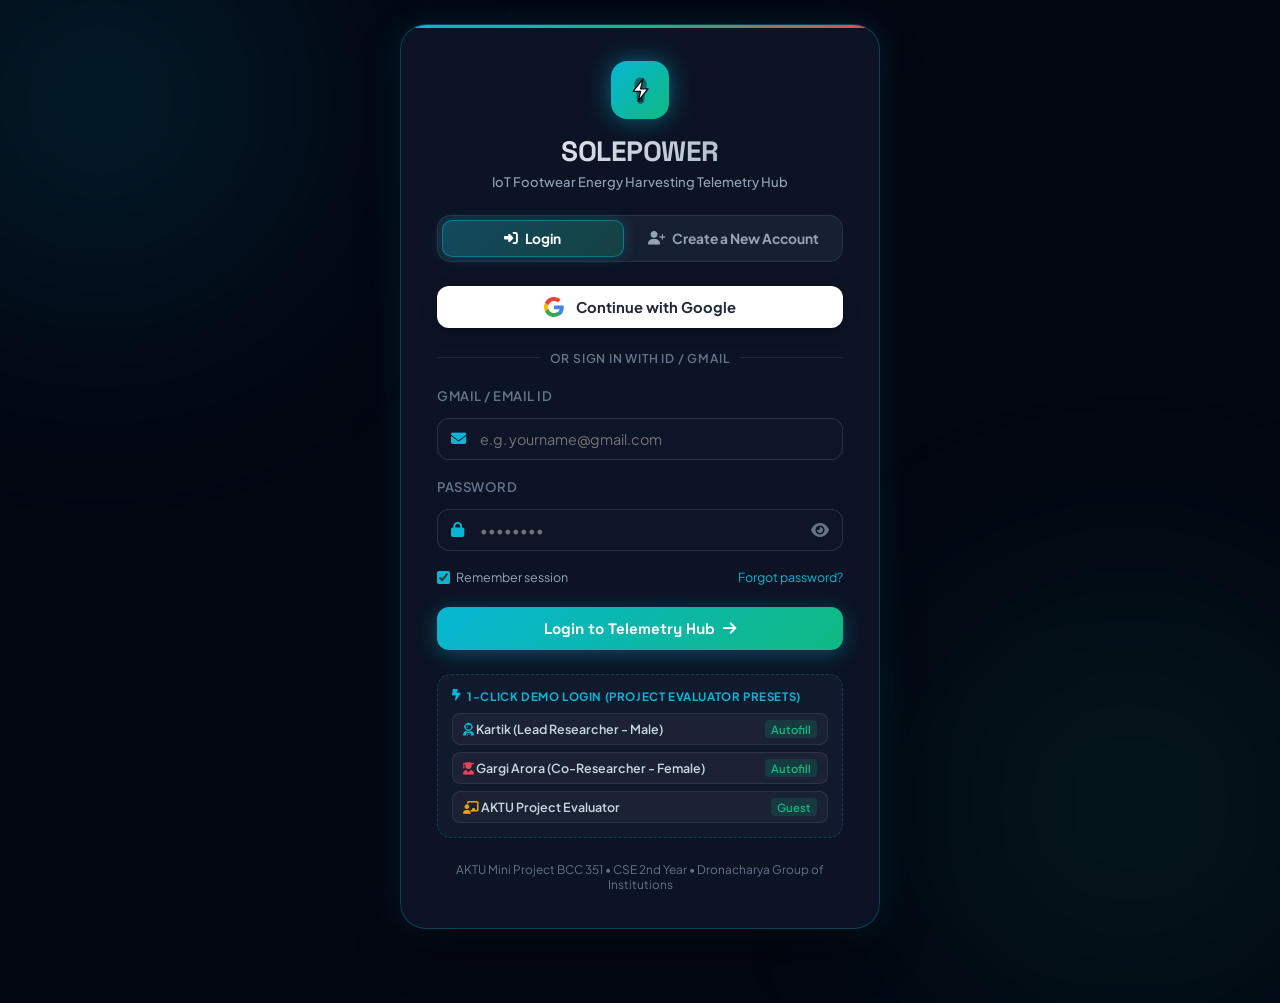
==== static/login.html @ 81bdd3c9 "Add files via upload" ====
<!DOCTYPE html>
<html lang="en">
<head>
    <meta charset="UTF-8">
    <meta name="viewport" content="width=device-width, initial-scale=1.0">
    <title>SOLEPOWER - Telemetry Authentication Portal</title>
    <link rel="stylesheet" href="/static/style.css">
    <!-- FontAwesome for Icons -->
    <link rel="stylesheet" href="https://cdnjs.cloudflare.com/ajax/libs/font-awesome/6.5.1/css/all.min.css">
    <!-- Google Fonts -->
    <link rel="preconnect" href="https://fonts.googleapis.com">
    <link rel="preconnect" href="https://fonts.gstatic.com" crossorigin>
    <link href="https://fonts.googleapis.com/css2?family=Plus+Jakarta+Sans:wght@400;500;600;700;800&family=Space+Grotesk:wght@500;700;800&display=swap" rel="stylesheet">
    <style>
        body {
            margin: 0;
            padding: 0;
            min-height: 100vh;
            display: flex;
            align-items: center;
            justify-content: center;
            background: #030712;
            overflow-x: hidden;
            position: relative;
        }

        .login-wrapper {
            width: 100%;
            max-width: 480px;
            margin: 1.5rem;
            position: relative;
            z-index: 10;
        }

        .login-glass-card {
            background: rgba(15, 23, 42, 0.82);
            backdrop-filter: blur(24px);
            -webkit-backdrop-filter: blur(24px);
            border: 1px solid rgba(6, 182, 212, 0.28);
            border-radius: 26px;
            padding: 2.25rem;
            box-shadow: 0 25px 50px -12px rgba(0, 0, 0, 0.7), 0 0 35px rgba(6, 182, 212, 0.15);
            position: relative;
            overflow: hidden;
        }

        .login-glass-card::before {
            content: '';
            position: absolute;
            top: 0;
            left: 0;
            right: 0;
            height: 3px;
            background: linear-gradient(90deg, #06b6d4, #10b981, #f43f5e);
        }

        .login-brand-header {
            text-align: center;
            margin-bottom: 1.6rem;
        }

        .login-brand-logo {
            display: inline-flex;
            align-items: center;
            justify-content: center;
            width: 58px;
            height: 58px;
            border-radius: 16px;
            background: linear-gradient(135deg, #06b6d4, #10b981);
            box-shadow: 0 0 25px rgba(6, 182, 212, 0.5);
            margin-bottom: 0.85rem;
        }

        .login-brand-title {
            font-family: 'Space Grotesk', sans-serif;
            font-size: 1.75rem;
            font-weight: 800;
            letter-spacing: -0.5px;
            margin: 0;
            background: linear-gradient(135deg, #ffffff, #94a3b8);
            -webkit-background-clip: text;
            -webkit-text-fill-color: transparent;
        }

        .login-brand-subtitle {
            color: #94a3b8;
            font-size: 0.82rem;
            margin-top: 4px;
            font-weight: 500;
        }

        /* 2 Primary Mode Tabs: Login vs Create a New Account */
        .auth-tab-switch {
            display: grid;
            grid-template-columns: 1fr 1.15fr;
            background: rgba(30, 41, 59, 0.65);
            border: 1px solid rgba(255, 255, 255, 0.08);
            border-radius: 14px;
            padding: 4px;
            margin-bottom: 1.5rem;
            gap: 5px;
        }

        .auth-tab-btn {
            background: transparent;
            border: none;
            color: #94a3b8;
            padding: 9px 12px;
            border-radius: 10px;
            font-size: 0.86rem;
            font-weight: 700;
            cursor: pointer;
            transition: all 0.25s ease;
            display: flex;
            align-items: center;
            justify-content: center;
            gap: 7px;
            font-family: 'Plus Jakarta Sans', sans-serif;
        }

        .auth-tab-btn.active {
            background: linear-gradient(135deg, rgba(6, 182, 212, 0.28), rgba(16, 185, 129, 0.22));
            border: 1px solid rgba(6, 182, 212, 0.45);
            color: #fff;
            box-shadow: 0 0 14px rgba(6, 182, 212, 0.25);
        }

        /* Google Sign-In Button */
        .btn-google-auth {
            width: 100%;
            background: #ffffff;
            color: #1f2937;
            border: 1px solid rgba(255, 255, 255, 0.2);
            border-radius: 12px;
            padding: 10px 16px;
            font-size: 0.92rem;
            font-weight: 700;
            cursor: pointer;
            display: flex;
            align-items: center;
            justify-content: center;
            gap: 12px;
            transition: all 0.25s cubic-bezier(0.4, 0, 0.2, 1);
            box-shadow: 0 4px 15px rgba(0, 0, 0, 0.25);
            font-family: 'Plus Jakarta Sans', sans-serif;
        }

        .btn-google-auth:hover {
            transform: translateY(-2px);
            box-shadow: 0 8px 24px rgba(255, 255, 255, 0.2);
            background: #f8fafc;
        }

        .google-icon-svg {
            width: 20px;
            height: 20px;
            flex-shrink: 0;
        }

        /* Divider */
        .auth-divider {
            display: flex;
            align-items: center;
            text-align: center;
            margin: 1.35rem 0;
            color: #64748b;
            font-size: 0.76rem;
            font-weight: 600;
            text-transform: uppercase;
            letter-spacing: 0.8px;
        }

        .auth-divider::before,
        .auth-divider::after {
            content: '';
            flex: 1;
            border-bottom: 1px solid rgba(255, 255, 255, 0.09);
        }

        .auth-divider:not(:empty)::before {
            margin-right: .75em;
        }

        .auth-divider:not(:empty)::after {
            margin-left: .75em;
        }

        /* Form Controls */
        .form-group {
            margin-bottom: 1.15rem;
        }

        .form-label {
            display: block;
            font-size: 0.8rem;
            color: #cbd5e1;
            font-weight: 600;
            margin-bottom: 0.4rem;
        }

        .input-icon-wrapper {
            position: relative;
            display: flex;
            align-items: center;
        }

        .input-icon-wrapper i.lead-icon {
            position: absolute;
            left: 14px;
            color: #06b6d4;
            font-size: 0.95rem;
            pointer-events: none;
        }

        .input-icon-wrapper i.toggle-pass {
            position: absolute;
            right: 14px;
            color: #64748b;
            cursor: pointer;
            transition: color 0.2s ease;
        }

        .input-icon-wrapper i.toggle-pass:hover {
            color: #06b6d4;
        }

        .auth-input {
            width: 100%;
            background: rgba(15, 23, 42, 0.9);
            border: 1px solid rgba(255, 255, 255, 0.12);
            border-radius: 12px;
            padding: 11px 40px 11px 42px;
            color: #fff;
            font-size: 0.9rem;
            outline: none;
            font-family: 'Plus Jakarta Sans', sans-serif;
            transition: all 0.25s ease;
        }

        .auth-input:focus {
            border-color: #06b6d4;
            box-shadow: 0 0 15px rgba(6, 182, 212, 0.25);
            background: rgba(15, 23, 42, 0.98);
        }

        /* Sex / Gender Selector Grid */
        .gender-selector-grid {
            display: grid;
            grid-template-columns: 1fr 1fr;
            gap: 12px;
            margin-top: 4px;
        }

        .gender-option {
            display: flex;
            align-items: center;
            justify-content: center;
            gap: 10px;
            padding: 11px;
            background: rgba(15, 23, 42, 0.9);
            border: 1.5px solid rgba(255, 255, 255, 0.12);
            border-radius: 12px;
            color: #94a3b8;
            font-size: 0.88rem;
            font-weight: 700;
            cursor: pointer;
            transition: all 0.25s ease;
            user-select: none;
        }

        .gender-option:hover {
            border-color: rgba(6, 182, 212, 0.4);
            background: rgba(30, 41, 59, 0.8);
            color: #fff;
        }

        .gender-option.active-male {
            border-color: #06b6d4;
            background: rgba(6, 182, 212, 0.15);
            color: #fff;
            box-shadow: 0 0 14px rgba(6, 182, 212, 0.3);
        }

        .gender-option.active-female {
            border-color: #f43f5e;
            background: rgba(244, 63, 94, 0.15);
            color: #fff;
            box-shadow: 0 0 14px rgba(244, 63, 94, 0.3);
        }

        .auth-options-row {
            display: flex;
            justify-content: space-between;
            align-items: center;
            font-size: 0.78rem;
            margin-bottom: 1.35rem;
            color: #94a3b8;
        }

        .auth-checkbox {
            display: flex;
            align-items: center;
            gap: 6px;
            cursor: pointer;
        }

        .auth-checkbox input {
            accent-color: #06b6d4;
            cursor: pointer;
        }

        /* Submit Button */
        .btn-auth-submit {
            width: 100%;
            background: linear-gradient(135deg, #06b6d4, #10b981);
            border: none;
            border-radius: 12px;
            padding: 12px;
            color: #fff;
            font-size: 0.95rem;
            font-weight: 700;
            cursor: pointer;
            transition: all 0.3s cubic-bezier(0.4, 0, 0.2, 1);
            display: flex;
            align-items: center;
            justify-content: center;
            gap: 8px;
            font-family: 'Space Grotesk', sans-serif;
            box-shadow: 0 4px 20px rgba(6, 182, 212, 0.35);
        }

        .btn-auth-submit:hover {
            transform: translateY(-2px);
            box-shadow: 0 8px 30px rgba(6, 182, 212, 0.5);
            filter: brightness(1.08);
        }

        /* Quick Demo Presets */
        .demo-presets-box {
            margin-top: 1.5rem;
            background: rgba(30, 41, 59, 0.35);
            border: 1px dashed rgba(6, 182, 212, 0.25);
            border-radius: 14px;
            padding: 0.85rem;
        }

        .demo-presets-title {
            font-size: 0.72rem;
            color: #06b6d4;
            font-weight: 700;
            text-transform: uppercase;
            letter-spacing: 0.6px;
            margin-bottom: 0.6rem;
            display: flex;
            align-items: center;
            gap: 6px;
        }

        .demo-pills-list {
            display: flex;
            flex-direction: column;
            gap: 0.45rem;
        }

        .demo-pill-btn {
            background: rgba(255, 255, 255, 0.04);
            border: 1px solid rgba(255, 255, 255, 0.08);
            border-radius: 8px;
            padding: 6px 10px;
            color: #cbd5e1;
            font-size: 0.78rem;
            font-weight: 600;
            cursor: pointer;
            display: flex;
            align-items: center;
            justify-content: space-between;
            transition: all 0.2s ease;
            font-family: 'Plus Jakarta Sans', sans-serif;
        }

        .demo-pill-btn:hover {
            background: rgba(6, 182, 212, 0.15);
            border-color: rgba(6, 182, 212, 0.4);
            color: #fff;
            transform: translateX(3px);
        }

        .demo-pill-btn span.badge {
            font-size: 0.7rem;
            padding: 2px 6px;
            border-radius: 4px;
            background: rgba(16, 185, 129, 0.15);
            color: #10b981;
        }

        /* Google Modal */
        .google-modal-backdrop {
            position: fixed;
            top: 0;
            left: 0;
            right: 0;
            bottom: 0;
            background: rgba(0, 0, 0, 0.75);
            backdrop-filter: blur(10px);
            z-index: 1000;
            display: none;
            align-items: center;
            justify-content: center;
        }

        .google-modal-box {
            background: #ffffff;
            color: #1f2937;
            width: 100%;
            max-width: 400px;
            border-radius: 20px;
            padding: 2rem;
            box-shadow: 0 25px 50px rgba(0, 0, 0, 0.5);
            animation: modalFadeIn 0.25s ease-out;
            position: relative;
        }

        @keyframes modalFadeIn {
            from { opacity: 0; transform: scale(0.95); }
            to { opacity: 1; transform: scale(1); }
        }

        .google-acc-item {
            display: flex;
            align-items: center;
            gap: 12px;
            padding: 10px 12px;
            border-radius: 12px;
            cursor: pointer;
            transition: background 0.2s ease;
            border-bottom: 1px solid #f1f5f9;
        }

        .google-acc-item:hover {
            background: #f1f5f9;
        }

        .google-acc-avatar {
            width: 40px;
            height: 40px;
            border-radius: 50%;
            object-fit: cover;
        }

        /* Error/Status Banner */
        .auth-alert {
            padding: 10px 14px;
            border-radius: 10px;
            font-size: 0.82rem;
            font-weight: 600;
            margin-bottom: 1rem;
            display: none;
            align-items: center;
            gap: 8px;
        }

        .auth-alert-error {
            background: rgba(244, 63, 94, 0.15);
            border: 1px solid rgba(244, 63, 94, 0.4);
            color: #f43f5e;
        }

        .auth-alert-success {
            background: rgba(16, 185, 129, 0.15);
            border: 1px solid rgba(16, 185, 129, 0.4);
            color: #10b981;
        }
    </style>
</head>
<body>

    <!-- Ambient Glowing Backdrops -->
    <div class="bg-glow glow-1"></div>
    <div class="bg-glow glow-2"></div>

    <div class="login-wrapper">
        <div class="login-glass-card">
            
            <!-- Brand Header -->
            <div class="login-brand-header">
                <div class="login-brand-logo">
                    <svg width="30" height="30" viewBox="0 0 24 24" fill="none" xmlns="http://www.w3.org/2000/svg">
                        <path d="M12 2C9.5 2 7.5 4.5 7.5 8C7.5 10.5 8.5 12.5 9 14.5C9.5 16.5 9 19.5 10 21.5C10.5 22.5 11.5 23 12.5 23C13.5 23 14.5 22.5 15 21.5C16 19.5 15.5 16.5 16 14.5C16.5 12.5 17.5 10.5 17.5 8C17.5 4.5 15.5 2 12 2Z" fill="#060913" opacity="0.45"/>
                        <path d="M10.5 21C11 21.5 12 21.8 12.5 21.8C13 21.8 14 21.5 14.5 21C14.8 19.8 14.5 18.5 14.5 18H10.5C10.5 18.5 10.2 19.8 10.5 21Z" fill="#060913" opacity="0.45"/>
                        <path d="M14.5 3L6.5 13H12.5L10.5 21L18.5 11H12.5L14.5 3Z" fill="#FFFFFF" stroke="#060913" stroke-width="1" stroke-linejoin="round"/>
                    </svg>
                </div>
                <h1 class="login-brand-title">SOLEPOWER</h1>
                <p class="login-brand-subtitle" id="portal-subtitle">IoT Footwear Energy Harvesting Telemetry Hub</p>
            </div>

            <!-- 2 Primary Mode Tabs: Login vs Create a New Account -->
            <div class="auth-tab-switch">
                <button id="tab-btn-signin" class="auth-tab-btn active" type="button">
                    <i class="fa-solid fa-right-to-bracket"></i> Login
                </button>
                <button id="tab-btn-register" class="auth-tab-btn" type="button">
                    <i class="fa-solid fa-user-plus"></i> Create a New Account
                </button>
            </div>

            <!-- Status Alert Banner -->
            <div id="auth-alert" class="auth-alert"></div>

            <!-- Google Sign-In Button (Shown in Login tab) -->
            <div id="section-google-auth">
                <button id="btn-google-login" class="btn-google-auth" type="button">
                    <svg class="google-icon-svg" viewBox="0 0 24 24">
                        <path fill="#4285F4" d="M23.745 12.27c0-.7-.06-1.4-.19-2.07H12v4.51h6.6c-.29 1.52-1.14 2.82-2.4 3.68v3.05h3.88c2.27-2.09 3.665-5.17 3.665-9.17z"/>
                        <path fill="#34A853" d="M12 24c3.24 0 5.95-1.08 7.93-2.91l-3.88-3.05c-1.08.72-2.45 1.16-4.05 1.16-3.12 0-5.77-2.1-6.72-4.93H1.26v3.15C3.29 21.43 7.37 24 12 24z"/>
                        <path fill="#FBBC05" d="M5.28 14.27c-.25-.72-.38-1.49-.38-2.27s.13-1.55.38-2.27V6.58H1.26C.46 8.16 0 9.94 0 12s.46 3.84 1.26 5.42l4.02-3.15z"/>
                        <path fill="#EA4335" d="M12 4.75c1.77 0 3.35.61 4.6 1.8l3.42-3.42C17.95 1.19 15.24 0 12 0 7.37 0 3.29 2.57 1.26 6.58l4.02 3.15c.95-2.83 3.6-4.98 6.72-4.98z"/>
                    </svg>
                    <span>Continue with Google</span>
                </button>
                <div class="auth-divider">or sign in with ID / Gmail</div>
            </div>

            <!-- Authentication Form -->
            <form id="auth-form">
                <!-- 1. Name field (Mandatory in Create Account mode) -->
                <div class="form-group" id="group-name" style="display: none;">
                    <label class="form-label" for="input-name">Full Name</label>
                    <div class="input-icon-wrapper">
                        <i class="fa-solid fa-user lead-icon"></i>
                        <input type="text" id="input-name" class="auth-input" placeholder="Enter your full name (e.g. Kartik Sharma)">
                    </div>
                </div>

                <!-- 2. Gmail / Email Address field -->
                <div class="form-group">
                    <label class="form-label" for="input-email" id="label-email">Gmail / Email ID</label>
                    <div class="input-icon-wrapper">
                        <i class="fa-solid fa-envelope lead-icon"></i>
                        <input type="email" id="input-email" class="auth-input" placeholder="e.g. yourname@gmail.com" required>
                    </div>
                </div>

                <!-- 3. Password field -->
                <div class="form-group">
                    <label class="form-label" for="input-password">Password</label>
                    <div class="input-icon-wrapper">
                        <i class="fa-solid fa-lock lead-icon"></i>
                        <input type="password" id="input-password" class="auth-input" placeholder="••••••••" required>
                        <i class="fa-solid fa-eye toggle-pass" id="btn-toggle-pass" title="Show/Hide Password"></i>
                    </div>
                </div>

                <!-- 4. Sex (Gender) field (Mandatory in Create Account mode) -->
                <div class="form-group" id="group-gender" style="display: none;">
                    <label class="form-label">Sex / Gender</label>
                    <div class="gender-selector-grid">
                        <div class="gender-option active-male" id="opt-gender-male">
                            <i class="fa-solid fa-person" style="color: #06b6d4; font-size: 1.15rem;"></i>
                            <span>Male</span>
                        </div>
                        <div class="gender-option" id="opt-gender-female">
                            <i class="fa-solid fa-person-dress" style="color: #f43f5e; font-size: 1.15rem;"></i>
                            <span>Female</span>
                        </div>
                    </div>
                </div>

                <!-- Options Row (Remember session in Login mode) -->
                <div class="auth-options-row" id="row-login-options">
                    <label class="auth-checkbox">
                        <input type="checkbox" id="check-remember" checked>
                        <span>Remember session</span>
                    </label>
                    <a href="javascript:void(0)" id="link-forgot-pass" style="color: #06b6d4; text-decoration: none;">Forgot password?</a>
                </div>

                <!-- Submit Button -->
                <button type="submit" id="btn-submit-auth" class="btn-auth-submit">
                    <span id="btn-submit-text">Login to Telemetry Hub</span>
                    <i class="fa-solid fa-arrow-right"></i>
                </button>
            </form>

            <!-- AKTU BCC 351 Project Viva Quick Presets (Shown in Login tab) -->
            <div class="demo-presets-box" id="section-demo-presets">
                <div class="demo-presets-title">
                    <i class="fa-solid fa-bolt-lightning"></i> 1-Click Demo Login (Project Evaluator Presets)
                </div>
                <div class="demo-pills-list">
                    <button class="demo-pill-btn" type="button" data-email="kartik@solepower.iot" data-pass="solepower123" data-gender="Male">
                        <span><i class="fa-solid fa-user-astronaut" style="color: #06b6d4;"></i> Kartik (Lead Researcher - Male)</span>
                        <span class="badge">Autofill</span>
                    </button>
                    <button class="demo-pill-btn" type="button" data-email="gargi@solepower.iot" data-pass="solepower123" data-gender="Female">
                        <span><i class="fa-solid fa-user-graduate" style="color: #f43f5e;"></i> Gargi Arora (Co-Researcher - Female)</span>
                        <span class="badge">Autofill</span>
                    </button>
                    <button class="demo-pill-btn" type="button" data-email="evaluator@aktu.ac.in" data-pass="solepower123" data-gender="Male">
                        <span><i class="fa-solid fa-chalkboard-user" style="color: #f59e0b;"></i> AKTU Project Evaluator</span>
                        <span class="badge">Guest</span>
                    </button>
                </div>
            </div>

            <!-- Card Footer -->
            <div style="text-align: center; margin-top: 1.5rem; font-size: 0.74rem; color: #64748b;">
                AKTU Mini Project BCC 351 • CSE 2nd Year • Dronacharya Group of Institutions
            </div>

        </div>
    </div>

    <!-- Google One-Tap Account Selector Modal -->
    <div id="google-modal" class="google-modal-backdrop">
        <div class="google-modal-box">
            <div style="display: flex; align-items: center; justify-content: space-between; margin-bottom: 1.25rem;">
                <div style="display: flex; align-items: center; gap: 8px;">
                    <svg class="google-icon-svg" viewBox="0 0 24 24">
                        <path fill="#4285F4" d="M23.745 12.27c0-.7-.06-1.4-.19-2.07H12v4.51h6.6c-.29 1.52-1.14 2.82-2.4 3.68v3.05h3.88c2.27-2.09 3.665-5.17 3.665-9.17z"/>
                        <path fill="#34A853" d="M12 24c3.24 0 5.95-1.08 7.93-2.91l-3.88-3.05c-1.08.72-2.45 1.16-4.05 1.16-3.12 0-5.77-2.1-6.72-4.93H1.26v3.15C3.29 21.43 7.37 24 12 24z"/>
                        <path fill="#FBBC05" d="M5.28 14.27c-.25-.72-.38-1.49-.38-2.27s.13-1.55.38-2.27V6.58H1.26C.46 8.16 0 9.94 0 12s.46 3.84 1.26 5.42l4.02-3.15z"/>
                        <path fill="#EA4335" d="M12 4.75c1.77 0 3.35.61 4.6 1.8l3.42-3.42C17.95 1.19 15.24 0 12 0 7.37 0 3.29 2.57 1.26 6.58l4.02 3.15c.95-2.83 3.6-4.98 6.72-4.98z"/>
                    </svg>
                    <span style="font-weight: 700; font-size: 1rem; color: #1f2937;">Sign in with Google</span>
                </div>
                <button id="btn-close-google-modal" type="button" style="background: none; border: none; font-size: 1.2rem; cursor: pointer; color: #64748b;">&times;</button>
            </div>
            <p style="font-size: 0.85rem; color: #64748b; margin-bottom: 1rem;">Choose an account to continue to <strong>SOLEPOWER IoT Telemetry</strong></p>

            <div class="google-acc-list">
                <div class="google-acc-item" data-name="Kartik" data-email="kartik.developer@gmail.com" data-gender="Male" data-avatar="https://api.dicebear.com/7.x/bottts/svg?seed=Kartik&backgroundColor=0ea5e9">
                    <img src="https://api.dicebear.com/7.x/bottts/svg?seed=Kartik&backgroundColor=0ea5e9" class="google-acc-avatar" alt="Avatar">
                    <div>
                        <div style="font-weight: 700; font-size: 0.92rem; color: #111827;">Kartik Sharma (Male)</div>
                        <div style="font-size: 0.8rem; color: #6b7280;">kartik.developer@gmail.com</div>
                    </div>
                </div>

                <div class="google-acc-item" data-name="Gargi Arora" data-email="gargi.arora@gmail.com" data-gender="Female" data-avatar="https://api.dicebear.com/7.x/bottts/svg?seed=Gargi&backgroundColor=f43f5e">
                    <img src="https://api.dicebear.com/7.x/bottts/svg?seed=Gargi&backgroundColor=f43f5e" class="google-acc-avatar" alt="Avatar">
                    <div>
                        <div style="font-weight: 700; font-size: 0.92rem; color: #111827;">Gargi Arora (Female)</div>
                        <div style="font-size: 0.8rem; color: #6b7280;">gargi.arora@gmail.com</div>
                    </div>
                </div>

                <!-- Custom Account Option -->
                <div class="google-acc-item" id="btn-custom-google">
                    <div style="width: 40px; height: 40px; border-radius: 50%; background: #e0e7ff; display: flex; align-items: center; justify-content: center; color: #4338ca;">
                        <i class="fa-solid fa-plus"></i>
                    </div>
                    <div>
                        <div style="font-weight: 700; font-size: 0.92rem; color: #111827;">Use another Google account</div>
                        <div style="font-size: 0.8rem; color: #6b7280;">Enter your own Google email</div>
                    </div>
                </div>
            </div>

            <div style="margin-top: 1.25rem; font-size: 0.72rem; color: #9ca3af; text-align: center;">
                To continue, Google will share your name, email address, and profile picture with SOLEPOWER.
            </div>
        </div>
    </div>

    <!-- Login Logic -->
    <script src="/static/login.js"></script>
</body>
</html>
---- static/style.css ----
/* Premium CSS Theme & Variables */
/* Premium Glassmorphic & Neon Theme Core Variables Setup */
:root {
    --bg-deep: #060913;
    --glass-card: rgba(15, 23, 42, 0.45);
    --glass-border: rgba(255, 255, 255, 0.06);
    --text-main: #f8fafc;
    --text-muted: #64748b;
    
    /* Neon Glow Accent Colors */
    --neon-emerald: #10b981;
    --neon-cyan: #06b6d4;
    --neon-amber: #f59e0b;
    --sidebar-width: 280px;
}

* {
    margin: 0;
    padding: 0;
    box-sizing: border-box;
}

body {
    background-color: var(--bg-deep);
    color: var(--text-main);
    font-family: 'Plus Jakarta Sans', sans-serif;
    min-height: 100vh;
    overflow-x: hidden;
    position: relative;
}

.font-display {
    font-family: 'Space Grotesk', sans-serif;
}

/* Ambient Backdrop Glow Orbs */
.bg-glow {
    position: absolute;
    width: 400px;
    height: 400px;
    border-radius: 50%;
    pointer-events: none;
    z-index: 0;
    filter: blur(120px);
}
.glow-1 { top: -100px; left: -100px; background: rgba(6, 182, 212, 0.12); }
.glow-2 { bottom: -50px; right: -50px; background: rgba(16, 185, 129, 0.1); }

.app-container {
    display: flex;
    position: relative;
    z-index: 1;
}

/* Premium Glass Sidebar Layout */
.sidebar {
    width: var(--sidebar-width);
    background: rgba(4, 7, 16, 0.8);
    backdrop-filter: blur(20px);
    height: 100vh;
    position: fixed;
    padding: 2.5rem 1.75rem;
    display: flex;
    flex-direction: column;
    justify-content: space-between;
    border-right: 1px solid var(--glass-border);
}

.sidebar-logo {
    display: flex;
    align-items: center;
    gap: 0.85rem;
}

.logo-box {
    width: 38px;
    height: 38px;
    background: linear-gradient(135deg, var(--neon-cyan), var(--neon-emerald));
    border-radius: 10px;
    display: flex;
    align-items: center;
    justify-content: center;
    color: #000;
    font-weight: 900;
    box-shadow: 0 0 15px rgba(6, 182, 212, 0.4);
}

.sidebar-logo h2 {
    font-family: 'Space Grotesk', sans-serif;
    font-size: 1.3rem;
    font-weight: 700;
    letter-spacing: 1px;
    background: linear-gradient(to right, #fff, #94a3b8);
    -webkit-background-clip: text;
    -webkit-text-fill-color: transparent;
}

.sidebar-menu {
    display: flex;
    flex-direction: column;
    gap: 0.65rem;
    margin-top: -6rem;
}

.sidebar-menu a {
    color: var(--text-muted);
    text-decoration: none;
    padding: 0.85rem 1.25rem;
    border-radius: 12px;
    display: flex;
    align-items: center;
    gap: 0.85rem;
    font-size: 0.95rem;
    font-weight: 500;
    transition: all 0.3s cubic-bezier(0.4, 0, 0.2, 1);
}

.sidebar-menu a:hover {
    color: #fff;
    background: rgba(255, 255, 255, 0.03);
}

.sidebar-menu a.active {
    background: rgba(6, 182, 212, 0.08);
    color: var(--neon-cyan);
    border: 1px solid rgba(6, 182, 212, 0.15);
    font-weight: 600;
}

.project-info {
    border-top: 1px solid var(--glass-border);
    padding-top: 1.25rem;
}
.tag {
    font-size: 0.75rem;
    font-weight: 700;
    text-transform: uppercase;
    letter-spacing: 1.5px;
    color: var(--neon-emerald);
    background: rgba(16, 185, 129, 0.08);
    display: inline-block;
    padding: 0.25rem 0.5rem;
    border-radius: 6px;
    margin-bottom: 0.5rem;
}
.sub-tag { font-size: 0.8rem; color: var(--text-muted); }

/* Dashboard Core Body Layout */
.main-content {
    margin-left: var(--sidebar-width);
    width: calc(100% - var(--sidebar-width));
    padding: 2.5rem;
}

.top-navbar {
    display: flex;
    justify-content: space-between;
    align-items: center;
    margin-bottom: 2.5rem;
}

.welcome-text h1 { font-family: 'Space Grotesk', sans-serif; font-size: 2.2rem; font-weight: 700; letter-spacing: -0.5px; }
.welcome-text p { color: var(--text-muted); margin-top: 0.35rem; font-size: 0.95rem; }

.hardware-status {
    background: rgba(16, 185, 129, 0.06);
    color: var(--neon-emerald);
    border: 1px solid rgba(16, 185, 129, 0.15);
    padding: 0.6rem 1.25rem;
    border-radius: 30px;
    font-size: 0.85rem;
    font-weight: 600;
    display: flex;
    align-items: center;
    gap: 0.6rem;
    box-shadow: 0 4px 20px rgba(16, 185, 129, 0.03);
}

.pulse-dot {
    width: 8px;
    height: 8px;
    background: var(--neon-emerald);
    border-radius: 50%;
    box-shadow: 0 0 10px var(--neon-emerald);
    animation: pulseDot 2s infinite;
}

/* User Profile & Logout Topbar Pill */
.user-profile-pill {
    display: flex;
    align-items: center;
    gap: 10px;
    background: rgba(30, 41, 59, 0.45);
    border: 1px solid var(--glass-border);
    border-radius: 30px;
    padding: 4px 12px 4px 5px;
    backdrop-filter: blur(12px);
    transition: all 0.25s ease;
}

.user-profile-pill:hover {
    border-color: rgba(6, 182, 212, 0.4);
    background: rgba(30, 41, 59, 0.65);
    box-shadow: 0 0 15px rgba(6, 182, 212, 0.15);
}

.nav-avatar {
    width: 32px;
    height: 32px;
    border-radius: 50%;
    border: 1.5px solid #06b6d4;
    background: #0f172a;
    object-fit: cover;
}

.nav-user-info {
    display: flex;
    flex-direction: column;
    line-height: 1.2;
}

.nav-username {
    font-size: 0.82rem;
    font-weight: 700;
    color: #fff;
    font-family: 'Space Grotesk', sans-serif;
}

.nav-userrole {
    font-size: 0.68rem;
    color: #06b6d4;
    font-weight: 600;
}

.btn-nav-logout {
    background: rgba(244, 63, 94, 0.12);
    border: 1px solid rgba(244, 63, 94, 0.25);
    color: #f43f5e;
    width: 28px;
    height: 28px;
    border-radius: 50%;
    cursor: pointer;
    display: flex;
    align-items: center;
    justify-content: center;
    font-size: 0.75rem;
    margin-left: 4px;
    transition: all 0.2s ease;
}

.btn-nav-logout:hover {
    background: #f43f5e;
    color: #fff;
    box-shadow: 0 0 10px rgba(244, 63, 94, 0.4);
    transform: scale(1.08);
}

/* Premium Card Layout Elements Style Maps */
.metrics-grid {
    display: grid;
    grid-template-columns: repeat(3, 1fr);
    gap: 1.5rem;
    margin-bottom: 2.5rem;
}

.card {
    background: var(--glass-card);
    backdrop-filter: blur(16px);
    border: 1px solid var(--glass-border);
    border-radius: 24px;
    padding: 1.75rem;
    display: flex;
    align-items: center;
    gap: 1.5rem;
    transition: transform 0.3s ease, box-shadow 0.3s ease;
}

.card:hover {
    transform: translateY(-4px);
}

.card-icon {
    width: 52px;
    height: 52px;
    border-radius: 16px;
    display: flex;
    align-items: center;
    justify-content: center;
    font-size: 1.35rem;
}

/* Beautiful color-coded card variations */
.card-neon-cyan { border-left: 3px solid var(--neon-cyan); }
.card-neon-cyan .card-icon { background: rgba(6, 182, 212, 0.08); color: var(--neon-cyan); }
.card-neon-cyan:hover { box-shadow: 0 10px 30px rgba(6, 182, 212, 0.08); }

.card-neon-emerald { border-left: 3px solid var(--neon-emerald); }
.card-neon-emerald .card-icon { background: rgba(16, 185, 129, 0.08); color: var(--neon-emerald); }
.card-neon-emerald:hover { box-shadow: 0 10px 30px rgba(16, 185, 129, 0.08); }

.card-neon-amber { border-left: 3px solid var(--neon-amber); }
.card-neon-amber .card-icon { background: rgba(245, 158, 11, 0.08); color: var(--neon-amber); }
.card-neon-amber:hover { box-shadow: 0 10px 30px rgba(245, 158, 11, 0.08); }

.card-data h3 { font-size: 0.85rem; color: var(--text-muted); font-weight: 600; text-transform: uppercase; letter-spacing: 0.5px; }
.card-data p { font-size: 2rem; font-weight: 700; margin-top: 0.35rem; color: #fff; }
.unit-text { font-size: 1.1rem; color: var(--text-muted); font-weight: 500; margin-left: 0.15rem; }

/* Microelectronic Smart Readout Chips Layout */
.section-title { font-size: 1rem; margin-bottom: 1.25rem; color: var(--text-muted); font-weight: 700; text-transform: uppercase; letter-spacing: 1px; }

.chips-container {
    display: grid;
    grid-template-columns: repeat(3, 1fr);
    gap: 1.25rem;
    margin-bottom: 3rem;
}

.chip {
    background: linear-gradient(135deg, rgba(30, 41, 59, 0.3), rgba(15, 23, 42, 0.5));
    border: 1px solid var(--glass-border);
    padding: 1.25rem 1.5rem;
    border-radius: 18px;
    display: flex;
    flex-direction: column;
    gap: 0.5rem;
    transition: border 0.3s;
}

.chip-label { font-size: 0.75rem; font-weight: 700; text-transform: uppercase; color: var(--text-muted); letter-spacing: 0.5px; }
.chip-value { font-size: 1.8rem; font-weight: 700; color: #fff; }
.unit { font-size: 0.95rem; font-weight: 600; margin-left: 0.25rem; }

.voltage-chip .unit { color: var(--neon-amber); }
.voltage-chip:hover { border-color: rgba(245, 158, 11, 0.25); }
.current-chip .unit { color: var(--neon-cyan); }
.current-chip:hover { border-color: rgba(6, 182, 212, 0.25); }
.power-chip .unit { color: var(--neon-emerald); }
.power-chip:hover { border-color: rgba(16, 185, 129, 0.25); }

/* Bottom Rows Section Charts and controls styling maps */
.data-section {
    display: grid;
    grid-template-columns: 2.2fr 1fr;
    gap: 1.75rem;
}

.panel-box {
    background: var(--glass-card);
    backdrop-filter: blur(16px);
    border: 1px solid var(--glass-border);
    border-radius: 28px;
    padding: 2rem;
}

.panel-box h3 { font-family: 'Space Grotesk', sans-serif; font-size: 1.15rem; margin-bottom: 1.5rem; font-weight: 700; letter-spacing: -0.2px; }
.controls-panel p { color: var(--text-muted); font-size: 0.9rem; line-height: 1.6; margin-bottom: 2rem; }

.chart-wrapper {
    height: 240px;
    position: relative;
}

/* Premium Interaction Control Trigger Buttons */
.btn-group {
    display: flex;
    flex-direction: column;
    gap: 0.85rem;
}

.btn-primary, .btn-secondary {
    width: 100%;
    padding: 1rem;
    border-radius: 14px;
    border: none;
    font-size: 0.95rem;
    font-weight: 700;
    cursor: pointer;
    display: flex;
    align-items: center;
    justify-content: center;
    gap: 0.6rem;
    transition: all 0.3s cubic-bezier(0.4, 0, 0.2, 1);
}

.btn-primary { 
    background: linear-gradient(135deg, var(--neon-cyan), var(--neon-emerald)); 
    color: #040710; 
    box-shadow: 0 4px 20px rgba(16, 185, 129, 0.15);
}
.btn-primary:hover { 
    transform: translateY(-2px); 
    box-shadow: 0 8px 25px rgba(16, 185, 129, 0.3);
}

.btn-secondary { 
    background: rgba(255, 255, 255, 0.04); 
    color: var(--text-main); 
    border: 1px solid var(--glass-border);
}
.btn-secondary:hover { 
    background: rgba(255, 255, 255, 0.08); 
}

@keyframes pulse-ring {
    0% { box-shadow: 0 0 0 0 rgba(16, 185, 129, 0.4); }
    70% { box-shadow: 0 0 0 8px rgba(16, 185, 129, 0); }
    100% { box-shadow: 0 0 0 0 rgba(16, 185, 129, 0); }
}

/* ===================================================================
   Tab Views System
   =================================================================== */
.tab-view {
    display: none;
}

.tab-view.active {
    display: block;
    animation: tabFadeIn 0.3s ease-out;
}

@keyframes tabFadeIn {
    from { opacity: 0; transform: translateY(6px); }
    to { opacity: 1; transform: translateY(0); }
}

/* ===================================================================
   Analytics Tab Grid Styles
   =================================================================== */
.analytics-split-grid {
    display: grid;
    grid-template-columns: 1.2fr 1fr;
    gap: 1.75rem;
}

.analytics-metrics-list, .formula-list {
    display: flex;
    flex-direction: column;
    gap: 1rem;
    margin-top: 1rem;
}

.metric-row {
    display: flex;
    justify-content: space-between;
    align-items: center;
    padding: 0.85rem 1.2rem;
    background: rgba(255, 255, 255, 0.02);
    border: 1px solid var(--glass-border);
    border-radius: 12px;
}

.metric-name {
    color: var(--text-muted);
    font-size: 0.9rem;
    font-weight: 500;
}

.metric-row strong {
    color: #fff;
    font-size: 1.15rem;
}

.formula-item {
    display: flex;
    flex-direction: column;
    gap: 0.4rem;
    padding: 0.85rem 1.2rem;
    background: rgba(6, 182, 212, 0.03);
    border: 1px solid rgba(6, 182, 212, 0.12);
    border-radius: 12px;
}

.formula-label {
    font-size: 0.78rem;
    color: var(--neon-cyan);
    font-weight: 700;
    text-transform: uppercase;
    letter-spacing: 0.5px;
}

.formula-item code {
    font-family: 'Space Grotesk', monospace;
    font-size: 1.05rem;
    color: #fff;
    background: rgba(0, 0, 0, 0.35);
    padding: 0.4rem 0.75rem;
    border-radius: 8px;
    display: inline-block;
}

/* ===================================================================
   History Log Tab (Live PostgreSQL Table)
   =================================================================== */
.history-panel-header {
    display: flex;
    justify-content: space-between;
    align-items: center;
    margin-bottom: 1.5rem;
}

.history-panel-header .sub-text {
    color: var(--text-muted);
    font-size: 0.88rem;
    margin-top: 0.25rem;
}

.btn-refresh {
    background: rgba(6, 182, 212, 0.1);
    color: var(--neon-cyan);
    border: 1px solid rgba(6, 182, 212, 0.25);
    padding: 0.6rem 1.1rem;
    border-radius: 10px;
    font-family: 'Plus Jakarta Sans', sans-serif;
    font-size: 0.85rem;
    font-weight: 600;
    cursor: pointer;
    display: flex;
    align-items: center;
    gap: 0.5rem;
    transition: all 0.2s ease;
}

.btn-refresh:hover {
    background: rgba(6, 182, 212, 0.2);
    transform: translateY(-1px);
}

.table-responsive {
    overflow-x: auto;
    border-radius: 14px;
    border: 1px solid var(--glass-border);
}

.data-table {
    width: 100%;
    border-collapse: collapse;
    font-size: 0.9rem;
    text-align: left;
}

.data-table th {
    background: rgba(30, 41, 59, 0.5);
    color: var(--text-muted);
    font-weight: 700;
    text-transform: uppercase;
    font-size: 0.75rem;
    letter-spacing: 0.6px;
    padding: 1rem 1.25rem;
    border-bottom: 1px solid var(--glass-border);
}

.data-table td {
    padding: 0.9rem 1.25rem;
    border-bottom: 1px solid rgba(255, 255, 255, 0.03);
    color: #e2e8f0;
    font-family: 'Space Grotesk', sans-serif;
}

.data-table tbody tr:hover {
    background: rgba(255, 255, 255, 0.02);
}

.data-table .text-center {
    text-align: center;
    color: var(--text-muted);
    padding: 2rem 0;
}

/* ===================================================================
   Hardware Config Tab
   =================================================================== */
.config-grid {
    display: grid;
    grid-template-columns: 1fr 1fr;
    gap: 1.75rem;
}

.config-form {
    display: flex;
    flex-direction: column;
    gap: 1.25rem;
    margin-top: 1rem;
}

.form-group {
    display: flex;
    flex-direction: column;
    gap: 0.45rem;
}

.form-group label {
    font-size: 0.82rem;
    color: var(--text-muted);
    font-weight: 600;
    text-transform: uppercase;
    letter-spacing: 0.5px;
}

.form-control {
    background: rgba(15, 23, 42, 0.6);
    border: 1px solid var(--glass-border);
    border-radius: 10px;
    padding: 0.75rem 1rem;
    color: #fff;
    font-family: 'Space Grotesk', sans-serif;
    font-size: 0.95rem;
    outline: none;
    transition: border-color 0.2s;
}

.form-control:focus {
    border-color: var(--neon-cyan);
}

.badge-status-box {
    display: flex;
    align-items: center;
    gap: 0.65rem;
    padding: 0.75rem 1rem;
    background: rgba(16, 185, 129, 0.06);
    border: 1px solid rgba(16, 185, 129, 0.15);
    border-radius: 10px;
    font-size: 0.85rem;
    color: #fff;
}

.status-indicator-green {
    width: 8px;
    height: 8px;
    border-radius: 50%;
    background-color: var(--neon-emerald);
    box-shadow: 0 0 8px var(--neon-emerald);
}

.specs-list {
    display: flex;
    flex-direction: column;
    gap: 0.85rem;
    margin-top: 1rem;
}

.spec-item {
    display: flex;
    justify-content: space-between;
    align-items: center;
    padding: 0.75rem 1rem;
    background: rgba(255, 255, 255, 0.02);
    border: 1px solid var(--glass-border);
    border-radius: 10px;
    font-size: 0.88rem;
}

.spec-item span {
    color: var(--text-muted);
}

.spec-item strong {
    color: var(--neon-cyan);
    font-weight: 600;
}

/* ============================================================ */
/* MODEL STIMULATION TAB STYLES                                  */
/* ============================================================ */
.stimulation-split-grid {
    display: grid;
    grid-template-columns: 1.1fr 1.3fr;
    gap: 1.75rem;
    margin-bottom: 2rem;
}

.insole-visualizer-card {
    display: flex;
    flex-direction: column;
    align-items: center;
    justify-content: center;
    position: relative;
    overflow: hidden;
}

.heatmap-container-grid {
    display: grid;
    grid-template-columns: 1.15fr 1fr;
    gap: 1.5rem;
    align-items: start;
}

@media (max-width: 992px) {
    .heatmap-container-grid {
        grid-template-columns: 1fr;
    }
}

.insole-canvas-box {
    position: relative;
    width: 100%;
    min-height: 480px;
    background: radial-gradient(circle at 50% 50%, rgba(6, 182, 212, 0.06) 0%, rgba(15, 23, 42, 0.7) 100%);
    border: 1px solid rgba(6, 182, 212, 0.22);
    border-radius: 20px;
    padding: 1rem;
    display: flex;
    flex-direction: column;
    align-items: center;
    justify-content: flex-start;
    overflow: hidden;
    box-shadow: inset 0 0 35px rgba(0, 0, 0, 0.6), 0 10px 30px rgba(0, 0, 0, 0.35);
}

/* 3D Viewport Controls & Layout */
.insole-3d-toolbar {
    display: flex;
    align-items: center;
    justify-content: center;
    gap: 0.45rem;
    margin-bottom: 0.75rem;
    width: 100%;
    flex-wrap: wrap;
    z-index: 5;
}

.btn-cam-pill {
    background: rgba(255, 255, 255, 0.04);
    border: 1px solid var(--glass-border);
    border-radius: 20px;
    padding: 5px 11px;
    font-size: 0.72rem;
    color: var(--text-muted);
    font-weight: 600;
    cursor: pointer;
    transition: all 0.25s cubic-bezier(0.4, 0, 0.2, 1);
    display: flex;
    align-items: center;
    gap: 5px;
    font-family: 'Plus Jakarta Sans', sans-serif;
}

.btn-cam-pill:hover {
    background: rgba(6, 182, 212, 0.15);
    border-color: rgba(6, 182, 212, 0.4);
    color: #fff;
    transform: translateY(-1px);
}

.btn-cam-pill.active {
    background: rgba(6, 182, 212, 0.22);
    border-color: var(--neon-cyan);
    color: var(--neon-cyan);
    box-shadow: 0 0 10px rgba(6, 182, 212, 0.3);
}

.view-mode-toggle-group {
    display: flex;
    background: rgba(15, 23, 42, 0.85);
    border: 1px solid var(--glass-border);
    border-radius: 12px;
    padding: 4px;
    gap: 4px;
}

.btn-mode-toggle {
    background: transparent;
    border: none;
    color: var(--text-muted);
    padding: 6px 13px;
    border-radius: 8px;
    font-size: 0.8rem;
    font-weight: 700;
    cursor: pointer;
    display: flex;
    align-items: center;
    gap: 6px;
    transition: all 0.25s ease;
    font-family: 'Plus Jakarta Sans', sans-serif;
}

.btn-mode-toggle:hover {
    color: #fff;
}

.btn-mode-toggle.active {
    background: linear-gradient(135deg, rgba(6, 182, 212, 0.3), rgba(16, 185, 129, 0.25));
    border: 1px solid rgba(6, 182, 212, 0.45);
    color: #fff;
    box-shadow: 0 0 14px rgba(6, 182, 212, 0.25);
}

.insole-3d-viewport {
    width: 100%;
    height: 380px;
    position: relative;
    border-radius: 14px;
    overflow: hidden;
    cursor: grab;
}

.insole-3d-viewport:active {
    cursor: grabbing;
}

.insole-3d-viewport canvas {
    width: 100% !important;
    height: 100% !important;
    display: block;
    outline: none;
}

.insole-3d-hint {
    position: absolute;
    bottom: 10px;
    left: 50%;
    transform: translateX(-50%);
    background: rgba(15, 23, 42, 0.8);
    backdrop-filter: blur(8px);
    border: 1px solid rgba(255, 255, 255, 0.08);
    border-radius: 20px;
    padding: 4px 12px;
    font-size: 0.72rem;
    color: #94a3b8;
    pointer-events: none;
    white-space: nowrap;
    display: flex;
    align-items: center;
    gap: 6px;
    z-index: 4;
}

.insole-3d-tooltip {
    position: absolute;
    pointer-events: none;
    background: rgba(15, 23, 42, 0.95);
    border: 1px solid rgba(6, 182, 212, 0.6);
    border-radius: 8px;
    padding: 6px 12px;
    font-size: 0.78rem;
    color: #fff;
    box-shadow: 0 8px 24px rgba(0, 0, 0, 0.6);
    z-index: 10;
    white-space: nowrap;
    backdrop-filter: blur(8px);
    font-family: 'Space Grotesk', sans-serif;
    transform: translate(-50%, -120%);
    transition: opacity 0.15s ease;
}

.insole-2d-viewport {
    display: flex;
    align-items: center;
    justify-content: center;
    width: 100%;
    height: 380px;
}

.insole-svg {
    width: 240px;
    height: 380px;
    filter: drop-shadow(0 0 15px rgba(6, 182, 212, 0.2));
}

.piezo-disc {
    cursor: pointer;
    transition: all 0.3s ease;
}

.piezo-disc:hover {
    filter: brightness(1.3);
}

.piezo-disc.active-pulse {
    animation: discPulse 0.5s cubic-bezier(0.1, 0.9, 0.2, 1);
}

@keyframes discPulse {
    0% { transform: scale(1); filter: brightness(1); }
    50% { transform: scale(1.15); filter: brightness(2) drop-shadow(0 0 12px #10b981); }
    100% { transform: scale(1); filter: brightness(1); }
}

.sole-legend {
    display: flex;
    flex-wrap: wrap;
    gap: 0.75rem;
    justify-content: center;
    margin-top: 1rem;
    font-size: 0.78rem;
}

.sole-legend-item {
    display: flex;
    align-items: center;
    gap: 6px;
    color: var(--text-muted);
}

.legend-dot {
    width: 10px;
    height: 10px;
    border-radius: 50%;
}

.gait-pills {
    display: grid;
    grid-template-columns: repeat(2, 1fr);
    gap: 0.75rem;
    margin-bottom: 1.5rem;
}

.gait-pill {
    padding: 0.85rem 1rem;
    border-radius: 14px;
    background: rgba(255, 255, 255, 0.03);
    border: 1px solid var(--glass-border);
    color: var(--text-muted);
    font-size: 0.88rem;
    font-weight: 600;
    cursor: pointer;
    display: flex;
    align-items: center;
    gap: 0.65rem;
    transition: all 0.25s ease;
}

.gait-pill:hover {
    border-color: rgba(6, 182, 212, 0.4);
    color: #fff;
}

.gait-pill.active {
    background: rgba(6, 182, 212, 0.12);
    border-color: var(--neon-cyan);
    color: var(--neon-cyan);
    box-shadow: 0 0 15px rgba(6, 182, 212, 0.2);
}

.range-slider-group {
    margin-bottom: 1.5rem;
}

.slider-header {
    display: flex;
    justify-content: space-between;
    align-items: center;
    margin-bottom: 0.6rem;
    font-size: 0.88rem;
    color: var(--text-muted);
    font-weight: 600;
}

.slider-val-badge {
    color: var(--neon-emerald);
    font-family: 'Space Grotesk', sans-serif;
    font-weight: 700;
    font-size: 1rem;
}

.custom-slider {
    -webkit-appearance: none;
    appearance: none;
    width: 100%;
    height: 6px;
    border-radius: 4px;
    background: rgba(255, 255, 255, 0.1);
    outline: none;
    transition: background 0.3s;
}

.custom-slider::-webkit-slider-thumb {
    -webkit-appearance: none;
    appearance: none;
    width: 18px;
    height: 18px;
    border-radius: 50%;
    background: var(--neon-cyan);
    cursor: pointer;
    box-shadow: 0 0 10px var(--neon-cyan);
    transition: transform 0.2s;
}

.custom-slider::-webkit-slider-thumb:hover {
    transform: scale(1.2);
}

.stimulation-actions {
    display: flex;
    flex-direction: column;
    gap: 0.85rem;
    margin-top: 1.5rem;
}

.btn-stimulate {
    background: linear-gradient(135deg, #06b6d4, #3b82f6);
    color: #040710;
    box-shadow: 0 4px 20px rgba(6, 182, 212, 0.25);
}

.btn-continuous {
    background: linear-gradient(135deg, #10b981, #06b6d4);
    color: #040710;
    box-shadow: 0 4px 20px rgba(16, 185, 129, 0.25);
}

.projection-grid {
    display: grid;
    grid-template-columns: repeat(3, 1fr);
    gap: 1.25rem;
}

/* ============================================================ */
/* INTERACTIVE FOOT INSOLE HEATMAP CARDS & SECTION              */
/* ============================================================ */
.heatmap-container-grid {
    display: grid;
    grid-template-columns: 1.25fr 1fr;
    gap: 1.25rem;
    align-items: start;
    width: 100%;
    transition: all 0.3s cubic-bezier(0.4, 0, 0.2, 1);
}

/* Expanded Full-Width View Mode */
.heatmap-container-grid.expanded {
    grid-template-columns: 1fr;
}

.heatmap-container-grid.expanded .transducer-cards-grid {
    grid-template-columns: repeat(4, 1fr);
    margin-top: 1.25rem;
}

@media (max-width: 1200px) {
    .heatmap-container-grid {
        grid-template-columns: 1.15fr 1fr;
    }
    .heatmap-container-grid.expanded .transducer-cards-grid {
        grid-template-columns: repeat(2, 1fr);
    }
}

@media (max-width: 900px) {
    .heatmap-container-grid {
        grid-template-columns: 1fr;
    }
    .heatmap-container-grid .transducer-cards-grid {
        grid-template-columns: 1fr;
    }
}

.transducer-cards-grid {
    display: grid;
    grid-template-columns: 1fr;
    gap: 0.65rem;
    height: 100%;
}

@media (max-width: 650px) {
    .transducer-cards-grid {
        grid-template-columns: 1fr;
    }
}

.transducer-card {
    background: rgba(15, 23, 42, 0.55);
    backdrop-filter: blur(12px);
    border: 1px solid rgba(255, 255, 255, 0.08);
    border-radius: 12px;
    padding: 0.70rem 0.90rem;
    cursor: pointer;
    transition: all 0.22s cubic-bezier(0.4, 0, 0.2, 1);
    position: relative;
    overflow: hidden;
    display: flex;
    flex-direction: column;
    justify-content: space-between;
}

.transducer-card:hover {
    background: rgba(30, 41, 59, 0.75);
    transform: translateY(-2px);
    border-color: rgba(6, 182, 212, 0.45);
    box-shadow: 0 8px 24px rgba(0, 0, 0, 0.35);
}

/* Real-Time Foot Strike Kinetic Pulse Glow */
.transducer-card.active-strike {
    transform: translateY(-2px) scale(1.015);
}
.transducer-card#card-p1.active-strike {
    border-color: #f43f5e !important;
    box-shadow: 0 0 22px rgba(244, 63, 94, 0.45) !important;
    background: rgba(244, 63, 94, 0.10) !important;
}
.transducer-card#card-p2.active-strike {
    border-color: #f59e0b !important;
    box-shadow: 0 0 22px rgba(245, 158, 11, 0.45) !important;
    background: rgba(245, 158, 11, 0.10) !important;
}
.transducer-card#card-p3.active-strike {
    border-color: #06b6d4 !important;
    box-shadow: 0 0 22px rgba(6, 182, 212, 0.45) !important;
    background: rgba(6, 182, 212, 0.10) !important;
}
.transducer-card#card-p4.active-strike {
    border-color: #10b981 !important;
    box-shadow: 0 0 22px rgba(16, 185, 129, 0.45) !important;
    background: rgba(16, 185, 129, 0.10) !important;
}

.transducer-card-top {
    display: flex;
    align-items: center;
    justify-content: space-between;
    gap: 0.6rem;
    margin-bottom: 0.50rem;
}

.transducer-id-group {
    display: flex;
    align-items: center;
    gap: 0.65rem;
    min-width: 0;
    flex: 1;
}

.transducer-badge-tag {
    width: 32px;
    height: 32px;
    border-radius: 8px;
    display: flex;
    align-items: center;
    justify-content: center;
    font-family: 'Space Grotesk', sans-serif;
    font-size: 0.85rem;
    font-weight: 800;
    flex-shrink: 0;
}
.p1-tag { background: rgba(244, 63, 94, 0.15); color: #f43f5e; border: 1px solid rgba(244, 63, 94, 0.35); }
.p2-tag { background: rgba(245, 158, 11, 0.15); color: #f59e0b; border: 1px solid rgba(245, 158, 11, 0.35); }
.p3-tag { background: rgba(6, 182, 212, 0.15); color: #06b6d4; border: 1px solid rgba(6, 182, 212, 0.35); }
.p4-tag { background: rgba(16, 185, 129, 0.15); color: #10b981; border: 1px solid rgba(16, 185, 129, 0.35); }

.transducer-meta {
    min-width: 0;
    flex: 1;
}

.transducer-title-row {
    display: flex;
    align-items: center;
    gap: 0.5rem;
}

.transducer-name {
    font-size: 0.86rem;
    font-weight: 700;
    color: #fff;
    margin: 0;
    line-height: 1.2;
    white-space: nowrap;
}

.live-status-pill {
    font-size: 0.60rem;
    font-weight: 700;
    padding: 2px 6px;
    border-radius: 4px;
    background: rgba(255, 255, 255, 0.06);
    color: var(--text-muted);
    letter-spacing: 0.5px;
    white-space: nowrap;
    transition: all 0.2s ease;
}

.live-status-pill.active {
    background: rgba(16, 185, 129, 0.2);
    color: #34d399;
    border: 1px solid rgba(16, 185, 129, 0.4);
    box-shadow: 0 0 8px rgba(16, 185, 129, 0.3);
}

.zone-subtitle {
    font-size: 0.68rem;
    color: var(--text-muted);
    display: block;
    margin-top: 2px;
    line-height: 1.1;
    white-space: nowrap;
}

.load-pill {
    font-size: 0.68rem;
    font-weight: 700;
    padding: 2px 7px;
    border-radius: 6px;
    white-space: nowrap;
    flex-shrink: 0;
}
.p1-load { color: #f43f5e; background: rgba(244, 63, 94, 0.12); border: 1px solid rgba(244, 63, 94, 0.25); }
.p2-load { color: #f59e0b; background: rgba(245, 158, 11, 0.12); border: 1px solid rgba(245, 158, 11, 0.25); }
.p3-load { color: #06b6d4; background: rgba(6, 182, 212, 0.12); border: 1px solid rgba(6, 182, 212, 0.25); }
.p4-load { color: #10b981; background: rgba(16, 185, 129, 0.12); border: 1px solid rgba(16, 185, 129, 0.25); }

/* 3-Column Balanced Metrics Chips */
.transducer-card-metrics {
    display: grid;
    grid-template-columns: repeat(3, 1fr);
    gap: 0.40rem;
    margin-bottom: 0.50rem;
    background: rgba(10, 15, 29, 0.65);
    border: 1px solid rgba(255, 255, 255, 0.05);
    border-radius: 8px;
    padding: 5px 8px;
}

.metric-chip {
    display: flex;
    flex-direction: column;
    gap: 1px;
    min-width: 0;
}

.chip-label {
    font-size: 0.60rem;
    color: var(--text-muted);
    font-weight: 600;
    text-transform: uppercase;
    letter-spacing: 0.3px;
    display: flex;
    align-items: center;
    gap: 3px;
    white-space: nowrap;
}

.chip-val {
    font-family: 'Space Grotesk', sans-serif;
    color: #fff;
    font-size: 0.86rem;
    font-weight: 700;
    white-space: nowrap;
}

.p1-accent { color: #f43f5e !important; }
.p2-accent { color: #f59e0b !important; }
.p3-accent { color: #06b6d4 !important; }
.p4-accent { color: #10b981 !important; }

.load-progress-track {
    width: 100%;
    height: 4px;
    background: rgba(255, 255, 255, 0.06);
    border-radius: 2px;
    overflow: hidden;
}

.load-fill-bar {
    height: 100%;
    border-radius: 2px;
    transition: width 0.12s ease-out;
}
.p1-fill { background: linear-gradient(90deg, #f43f5e, #fb7185); }
.p2-fill { background: linear-gradient(90deg, #f59e0b, #fbbf24); }
.p3-fill { background: linear-gradient(90deg, #06b6d4, #38bdf8); }
.p4-fill { background: linear-gradient(90deg, #10b981, #34d399); }

/* ============================================================
   3D BIOMECHANICAL HUMAN GAIT WALKER VISUALIZER STYLES
   ============================================================ */

.insole-walker-viewport {
    width: 100%;
    min-height: 480px;
    position: relative;
    border-radius: 14px;
    display: flex;
    flex-direction: column;
}

.walker-3d-toolbar {
    display: flex;
    align-items: center;
    justify-content: space-between;
    flex-wrap: wrap;
    gap: 0.5rem;
    margin-bottom: 0.75rem;
    width: 100%;
    z-index: 6;
}

.walker-pill-group {
    display: flex;
    align-items: center;
    gap: 4px;
    background: rgba(15, 23, 42, 0.75);
    border: 1px solid rgba(255, 255, 255, 0.08);
    border-radius: 14px;
    padding: 3px 6px;
}

.walker-toolbar-label {
    font-size: 0.72rem;
    font-weight: 700;
    color: var(--text-muted);
    padding: 0 4px;
    display: flex;
    align-items: center;
    gap: 4px;
    font-family: 'Plus Jakarta Sans', sans-serif;
}

.btn-walker-pill {
    background: transparent;
    border: 1px solid transparent;
    border-radius: 10px;
    padding: 4px 9px;
    font-size: 0.72rem;
    color: var(--text-muted);
    font-weight: 600;
    cursor: pointer;
    transition: all 0.2s ease;
    display: flex;
    align-items: center;
    gap: 4px;
    font-family: 'Plus Jakarta Sans', sans-serif;
}

.btn-walker-pill:hover {
    color: #fff;
    background: rgba(255, 255, 255, 0.06);
}

.btn-walker-pill.active {
    background: rgba(6, 182, 212, 0.22);
    border-color: var(--neon-cyan);
    color: var(--neon-cyan);
    box-shadow: 0 0 10px rgba(6, 182, 212, 0.3);
}

/* Avatar Gender Accent Colors */
.walker-user-badge {
    display: flex;
    align-items: center;
}

.walker-badge-pill {
    font-size: 0.74rem;
    font-weight: 700;
    padding: 3px 9px;
    border-radius: 8px;
    display: flex;
    align-items: center;
    gap: 6px;
    letter-spacing: 0.2px;
    font-family: 'Space Grotesk', sans-serif;
}

.walker-badge-pill.male {
    background: rgba(14, 165, 233, 0.2);
    border: 1px solid rgba(14, 165, 233, 0.5);
    color: #38bdf8;
    box-shadow: 0 0 10px rgba(14, 165, 233, 0.25);
}

.walker-badge-pill.female {
    background: rgba(244, 63, 94, 0.2);
    border: 1px solid rgba(244, 63, 94, 0.5);
    color: #fda4af;
    box-shadow: 0 0 10px rgba(244, 63, 94, 0.25);
}

/* Floating Biomechanical HUD */
.walker-hud-overlay {
    position: absolute;
    top: 54px;
    right: 14px;
    background: rgba(15, 23, 42, 0.88);
    backdrop-filter: blur(14px);
    border: 1px solid rgba(6, 182, 212, 0.35);
    border-radius: 14px;
    padding: 10px 14px;
    min-width: 220px;
    box-shadow: 0 12px 30px rgba(0, 0, 0, 0.6), 0 0 15px rgba(6, 182, 212, 0.15);
    z-index: 5;
    pointer-events: none;
    transition: all 0.3s ease;
}

.walker-hud-header {
    display: flex;
    justify-content: space-between;
    align-items: center;
    margin-bottom: 8px;
    border-bottom: 1px solid rgba(255, 255, 255, 0.08);
    padding-bottom: 6px;
}

.walker-hud-badge {
    font-size: 0.75rem;
    font-weight: 700;
    display: flex;
    align-items: center;
    gap: 6px;
    color: #fff;
    font-family: 'Space Grotesk', sans-serif;
}

.walker-hud-cadence {
    font-size: 0.75rem;
    font-weight: 700;
    color: #f59e0b;
    font-family: 'Space Grotesk', sans-serif;
}

.walker-hud-body {
    display: flex;
    flex-direction: column;
    gap: 5px;
}

.walker-hud-stat {
    display: flex;
    justify-content: space-between;
    align-items: center;
    font-size: 0.72rem;
}

.hud-stat-label {
    color: var(--text-muted);
    font-weight: 500;
}

.hud-stat-val {
    font-weight: 700;
    color: #fff;
    font-family: 'Space Grotesk', sans-serif;
}

#walker-three-canvas {
    width: 100% !important;
    height: 500px !important;
    position: relative;
    border-radius: 14px;
    overflow: hidden;
    cursor: grab;
    background: radial-gradient(circle at 50% 60%, rgba(6, 182, 212, 0.08) 0%, rgba(15, 23, 42, 0.95) 100%);
    box-shadow: inset 0 0 40px rgba(0, 0, 0, 0.7);
    transition: height 0.3s ease;
}

.heatmap-container-grid.expanded #walker-three-canvas {
    height: 580px !important;
}

.heatmap-container-grid.expanded .insole-3d-viewport {
    height: 520px !important;
}

#btn-walker-expand.active {
    background: rgba(16, 185, 129, 0.25);
    border-color: #10b981;
    color: #6ee7b7;
    box-shadow: 0 0 12px rgba(16, 185, 129, 0.35);
}
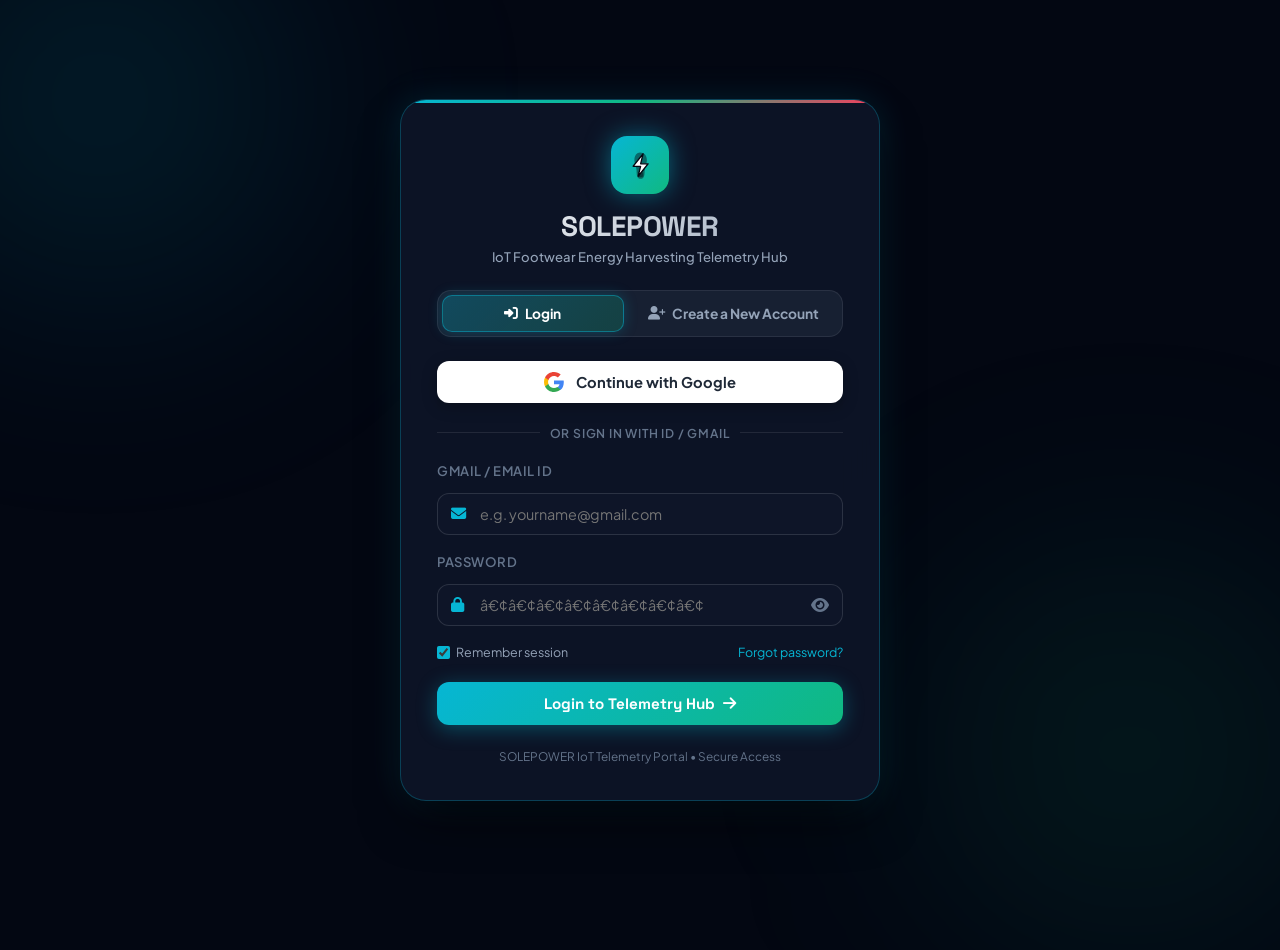
==== commit 881fa16f: "Update login.html" ====
--- a/static/login.html
+++ b/static/login.html
@@ -546,7 +546,7 @@
                     <label class="form-label" for="input-password">Password</label>
                     <div class="input-icon-wrapper">
                         <i class="fa-solid fa-lock lead-icon"></i>
-                        <input type="password" id="input-password" class="auth-input" placeholder="••••••••" required>
+                        <input type="password" id="input-password" class="auth-input" placeholder="â€¢â€¢â€¢â€¢â€¢â€¢â€¢â€¢" required>
                         <i class="fa-solid fa-eye toggle-pass" id="btn-toggle-pass" title="Show/Hide Password"></i>
                     </div>
                 </div>
@@ -582,30 +582,9 @@
                 </button>
             </form>
 
-            <!-- AKTU BCC 351 Project Viva Quick Presets (Shown in Login tab) -->
-            <div class="demo-presets-box" id="section-demo-presets">
-                <div class="demo-presets-title">
-                    <i class="fa-solid fa-bolt-lightning"></i> 1-Click Demo Login (Project Evaluator Presets)
-                </div>
-                <div class="demo-pills-list">
-                    <button class="demo-pill-btn" type="button" data-email="kartik@solepower.iot" data-pass="solepower123" data-gender="Male">
-                        <span><i class="fa-solid fa-user-astronaut" style="color: #06b6d4;"></i> Kartik (Lead Researcher - Male)</span>
-                        <span class="badge">Autofill</span>
-                    </button>
-                    <button class="demo-pill-btn" type="button" data-email="gargi@solepower.iot" data-pass="solepower123" data-gender="Female">
-                        <span><i class="fa-solid fa-user-graduate" style="color: #f43f5e;"></i> Gargi Arora (Co-Researcher - Female)</span>
-                        <span class="badge">Autofill</span>
-                    </button>
-                    <button class="demo-pill-btn" type="button" data-email="evaluator@aktu.ac.in" data-pass="solepower123" data-gender="Male">
-                        <span><i class="fa-solid fa-chalkboard-user" style="color: #f59e0b;"></i> AKTU Project Evaluator</span>
-                        <span class="badge">Guest</span>
-                    </button>
-                </div>
-            </div>
-
-            <!-- Card Footer -->
+            <!-- Clean Footer -->
             <div style="text-align: center; margin-top: 1.5rem; font-size: 0.74rem; color: #64748b;">
-                AKTU Mini Project BCC 351 • CSE 2nd Year • Dronacharya Group of Institutions
+                SOLEPOWER IoT Telemetry Portal &bull; Secure Access
             </div>
 
         </div>
